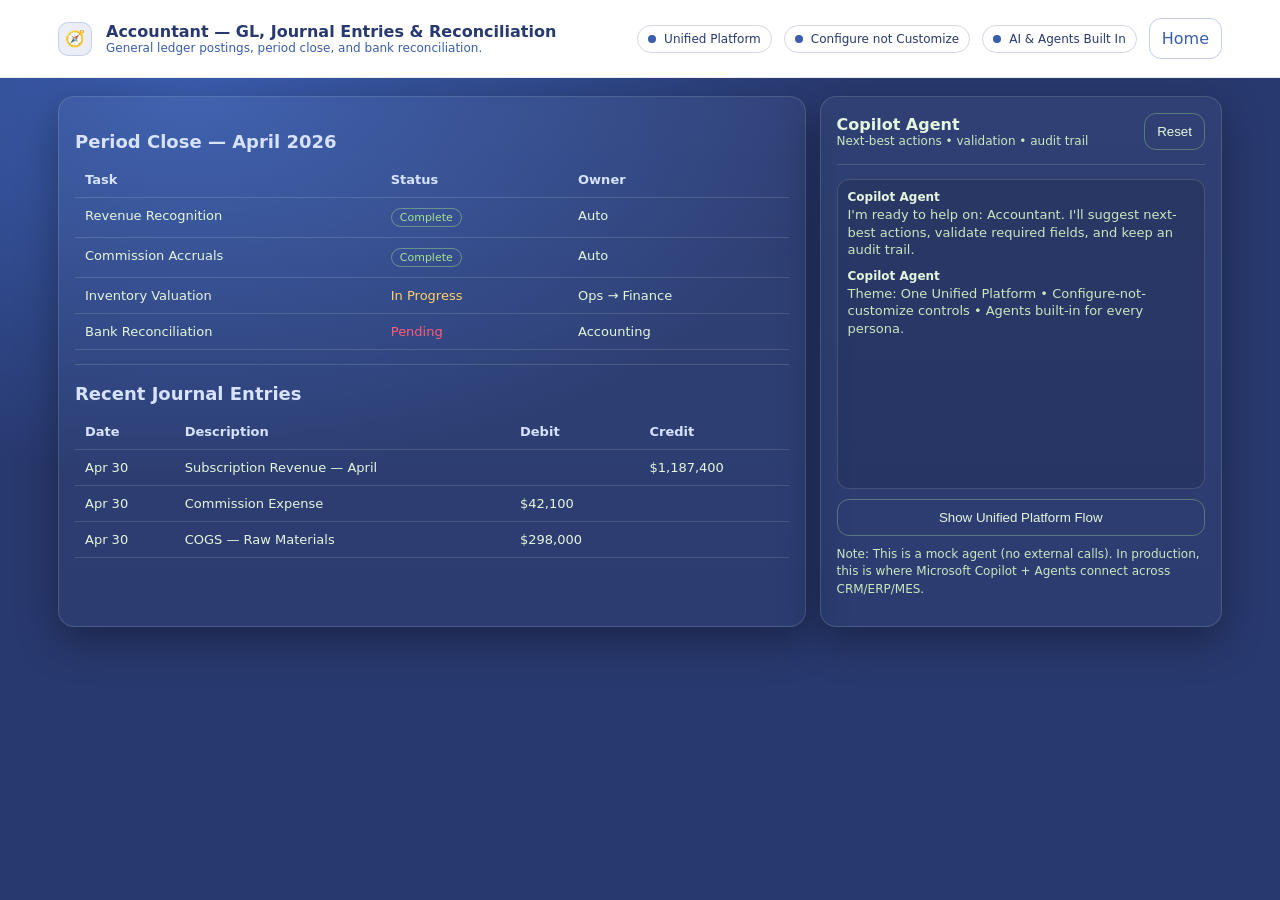
==== app/accounting.html @ 5761d893 "Initial commit: Landspath Agentic ERP demo pages Co-authored-by: Copilot <223556219+Copilot@users.no" ====
<!doctype html>
<html>
<head>
  <meta charset="utf-8"/>
  <meta name="viewport" content="width=device-width,initial-scale=1"/>
  <title>Accountant — GL, Journal Entries & Reconciliation</title>
  <link rel="stylesheet" href="assets/style.css"/>
</head>
<body>
<header>
  <div class="wrap">
    <div class="row" style="justify-content:space-between">
      <div class="brand">
        <div style="width:34px;height:34px;border-radius:10px;border:1px solid rgba(58,93,174,.2);display:grid;place-items:center;background:rgba(58,93,174,.1)">🧭</div>
        <div>
          <div style="font-weight:800">Accountant — GL, Journal Entries & Reconciliation</div>
          <div class="small">General ledger postings, period close, and bank reconciliation.</div>
        </div>
      </div>
      <div class="row">
        <span class="pill"><span class="dot"></span>Unified Platform</span>
        <span class="pill"><span class="dot"></span>Configure not Customize</span>
        <span class="pill"><span class="dot"></span>AI & Agents Built In</span>
        <a class="btn secondary" href="../index.html">Home</a>
      </div>
    </div>
  </div>
</header>

<div class="wrap split">
  <div class="card">
    <h2>Period Close — April 2026</h2>
    <table class="table">
      <tr><th>Task</th><th>Status</th><th>Owner</th></tr>
      <tr><td>Revenue Recognition</td><td><span class="tag">Complete</span></td><td>Auto</td></tr>
      <tr><td>Commission Accruals</td><td><span class="tag">Complete</span></td><td>Auto</td></tr>
      <tr><td>Inventory Valuation</td><td><span class="warn">In Progress</span></td><td>Ops → Finance</td></tr>
      <tr><td>Bank Reconciliation</td><td><span class="bad">Pending</span></td><td>Accounting</td></tr>
    </table>
    <hr/>
    <h2>Recent Journal Entries</h2>
    <table class="table">
      <tr><th>Date</th><th>Description</th><th>Debit</th><th>Credit</th></tr>
      <tr><td>Apr 30</td><td>Subscription Revenue — April</td><td></td><td>$1,187,400</td></tr>
      <tr><td>Apr 30</td><td>Commission Expense</td><td>$42,100</td><td></td></tr>
      <tr><td>Apr 30</td><td>COGS — Raw Materials</td><td>$298,000</td><td></td></tr>
    </table>
  </div>

  <div class="card agent">
    <div class="head">
      <div>
        <div style="font-weight:800">Copilot Agent</div>
        <div class="small">Next-best actions • validation • audit trail</div>
      </div>
      <button class="btn secondary" onclick="document.getElementById('agentLog').innerHTML=''; Agent.seedAgent('Accountant');">Reset</button>
    </div>
    <hr/>
    <div id="agentLog" class="log"></div>
    <div class="actions">
      <button class="btn secondary" onclick="Agent.act('arch_unified')">Show Unified Platform Flow</button>
    </div>
    <p class="small" style="margin-top:10px">
      Note: This is a mock agent (no external calls). In production, this is where Microsoft Copilot + Agents connect across CRM/ERP/MES.
    </p>
  </div>
</div>

<script src="assets/agent.js"></script>
<script>Agent.seedAgent('Accountant');</script>
</body>
</html>
---- app/assets/style.css ----
/*
  Landspath Agentic ERP Mockups - simple, client-friendly styling.
  Theme: One Unified Platform | Configure not Customize | AI & Agents Built In
*/
:root{
  --bg:#28396F; --card:#1e2f5a; --ink:#E4F6DE; --muted:#c8e8c0;
  --accent:#A6E191; --accent2:#E4F6DE; --warn:#ffd166; --bad:#ff5c77;
  --brand:#3A5DAE; --brand-dark:#28396F;
  --line:rgba(228,246,222,.15);
  --shadow: 0 14px 40px rgba(0,0,0,.35);
  --radius:16px;
  --mono: ui-monospace, SFMono-Regular, Menlo, Consolas, 'Liberation Mono', monospace;
  --sans: ui-sans-serif, system-ui, -apple-system, Segoe UI, Roboto, Arial, 'Apple Color Emoji','Segoe UI Emoji';
}
*{box-sizing:border-box}
body{margin:0; font-family:var(--sans); color:var(--ink); background:radial-gradient(1200px 700px at 15% 10%, var(--brand) 0, var(--bg) 55%) fixed;}
a{color:var(--accent); text-decoration:none}
a:hover{text-decoration:underline}
header{
  position:sticky; top:0; z-index:10;
  background:#ffffff;
  border-bottom:1px solid rgba(0,0,0,.08);
  color:#28396F;
}
header .brand div[style*="font-weight"]{color:#28396F}
header .small{color:#3A5DAE}
header .pill{color:#28396F; border-color:rgba(40,57,111,.2)}
header .pill .dot{background:#3A5DAE}
header .btn.secondary{color:#3A5DAE; border-color:rgba(58,93,174,.3)}
.wrap{max-width:1200px; margin:0 auto; padding:18px 18px}
.brand{display:flex; gap:14px; align-items:center}
.badge{padding:6px 10px; border:1px solid rgba(58,93,174,.2); border-radius:999px; color:#3A5DAE; font-size:12px}
h1{margin:10px 0 6px; font-size:28px}
h2{margin:18px 0 10px; font-size:18px; color:#d6e2ff}
p{color:var(--muted); line-height:1.45}
.grid{display:grid; gap:14px}
@media(min-width:900px){ .grid.cols-3{grid-template-columns:1fr 1fr 1fr} .grid.cols-2{grid-template-columns:1fr 1fr} }
.card{
  background:linear-gradient(180deg, rgba(255,255,255,.04), rgba(255,255,255,.02));
  border:1px solid var(--line);
  border-radius:var(--radius);
  box-shadow:var(--shadow);
  padding:16px;
}
.row{display:flex; gap:12px; flex-wrap:wrap; align-items:center}
.kpi{padding:10px 12px; border:1px solid var(--line); border-radius:14px; min-width:160px}
.kpi .n{font-size:20px; font-weight:700}
.kpi .l{font-size:12px; color:var(--muted)}
.pill{display:inline-flex; align-items:center; gap:8px; padding:6px 10px; border:1px solid var(--line); border-radius:999px; font-size:12px; color:var(--muted)}
.pill .dot{width:8px; height:8px; border-radius:999px; background:var(--accent)}
.nav{display:flex; gap:10px; flex-wrap:wrap; margin-top:10px}
.nav a{padding:8px 10px; border:1px solid rgba(58,93,174,.15); border-radius:10px; color:#3A5DAE}
.nav a:hover{border-color:rgba(58,93,174,.4); text-decoration:none}
.split{display:grid; gap:14px}
@media(min-width:900px){ .split{grid-template-columns:1.3fr .7fr} }
.table{width:100%; border-collapse:collapse; font-size:13px}
.table th,.table td{border-bottom:1px solid var(--line); padding:10px; text-align:left; vertical-align:top}
.table th{color:#d6e2ff; font-weight:600}
.mono{font-family:var(--mono); font-size:12px; color:#cfe0ff}
hr{border:none; border-top:1px solid var(--line); margin:14px 0}
.btn{
  background:linear-gradient(90deg, rgba(166,225,145,.30), rgba(228,246,222,.20));
  color:var(--ink);
  border:1px solid rgba(166,225,145,.35);
  border-radius:12px;
  padding:10px 12px;
  cursor:pointer;
}
.btn:hover{filter:brightness(1.06)}
.btn.secondary{background:transparent}
.small{font-size:12px; color:var(--muted)}
.agent{
  position:sticky; top:92px;
}
.agent .head{display:flex; justify-content:space-between; align-items:center}
.agent .log{
  height:310px; overflow:auto;
  padding:10px; border:1px solid var(--line); border-radius:12px;
  background:rgba(0,0,0,.12);
}
.agent .msg{margin:0 0 10px}
.agent .msg .who{font-weight:700; font-size:12px}
.agent .msg .txt{color:var(--muted); font-size:13px; margin-top:2px; line-height:1.35}
.agent .actions{display:grid; gap:8px; margin-top:10px}
.tag{display:inline-block; font-size:11px; color:#A6E191; border:1px solid rgba(166,225,145,.45); padding:2px 8px; border-radius:999px; margin-right:6px}
.warn{color:var(--warn)}
.bad{color:var(--bad)}
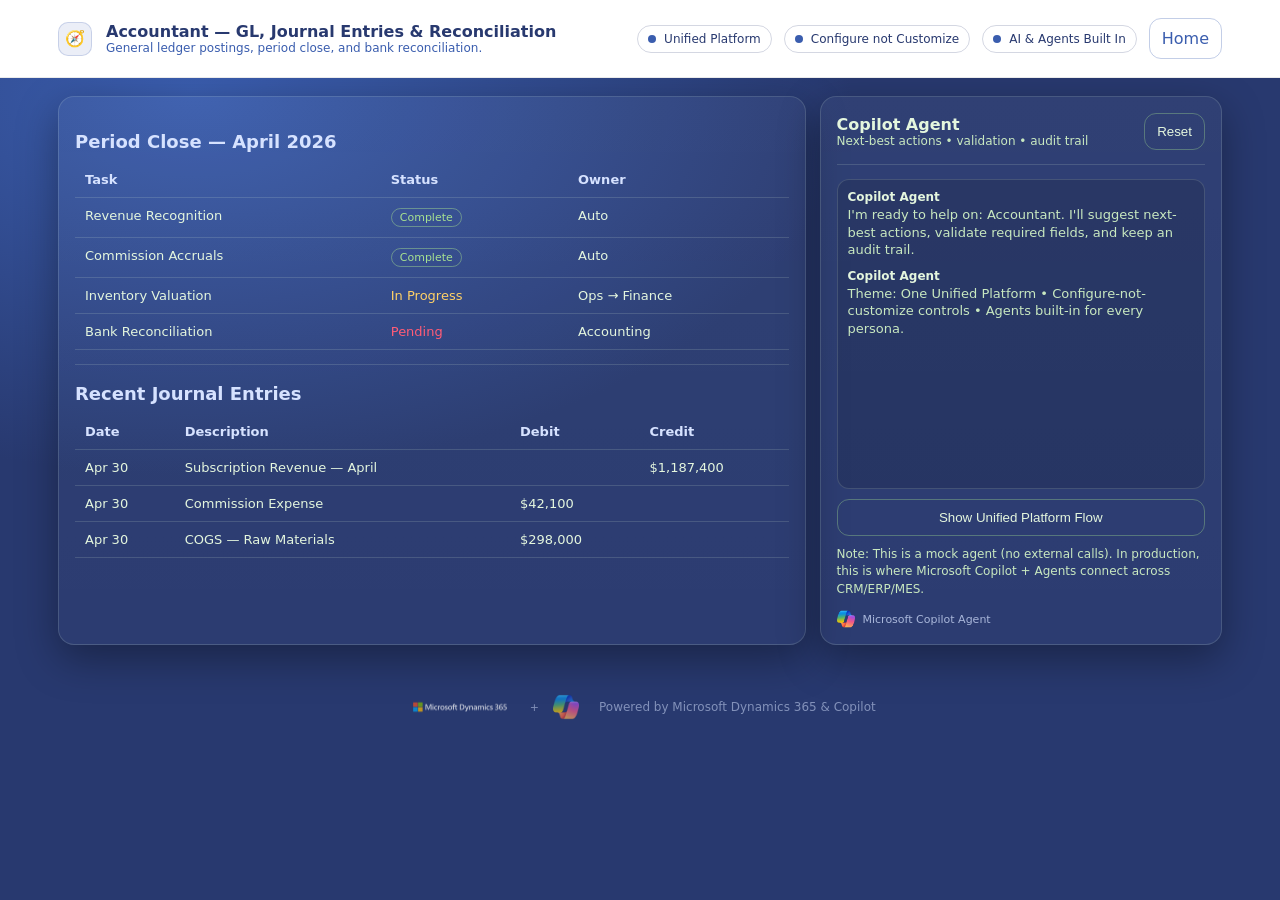
==== commit 5d657dc3: "Add Dynamics 365 & Copilot logos to all subpages - Added Microsoft Copilot badge in agent panel on a" ====
--- a/app/accounting.html
+++ b/app/accounting.html
@@ -63,10 +63,22 @@
     <p class="small" style="margin-top:10px">
       Note: This is a mock agent (no external calls). In production, this is where Microsoft Copilot + Agents connect across CRM/ERP/MES.
     </p>
+      <div style="display:flex; align-items:center; gap:8px; margin-top:8px">
+        <img src="assets/logos/microsoft-copilot.png" alt="Copilot" style="height:18px"/>
+        <span style="font-size:11px; color:#a9b7da">Microsoft Copilot Agent</span>
+      </div>
+    
   </div>
 </div>
 
 <script src="assets/agent.js"></script>
 <script>Agent.seedAgent('Accountant');</script>
+
+<div style="display:flex; align-items:center; justify-content:center; gap:14px; padding:30px 18px 20px; opacity:.7">
+  <img src="assets/logos/dynamics365-horiz.png" alt="Dynamics 365" style="height:28px"/>
+  <span style="color:#a9b7da; font-size:11px">+</span>
+  <img src="assets/logos/microsoft-copilot.png" alt="Microsoft Copilot" style="height:26px"/>
+  <span style="color:#a9b7da; font-size:12px; margin-left:6px">Powered by Microsoft Dynamics 365 & Copilot</span>
+</div>
 </body>
 </html>
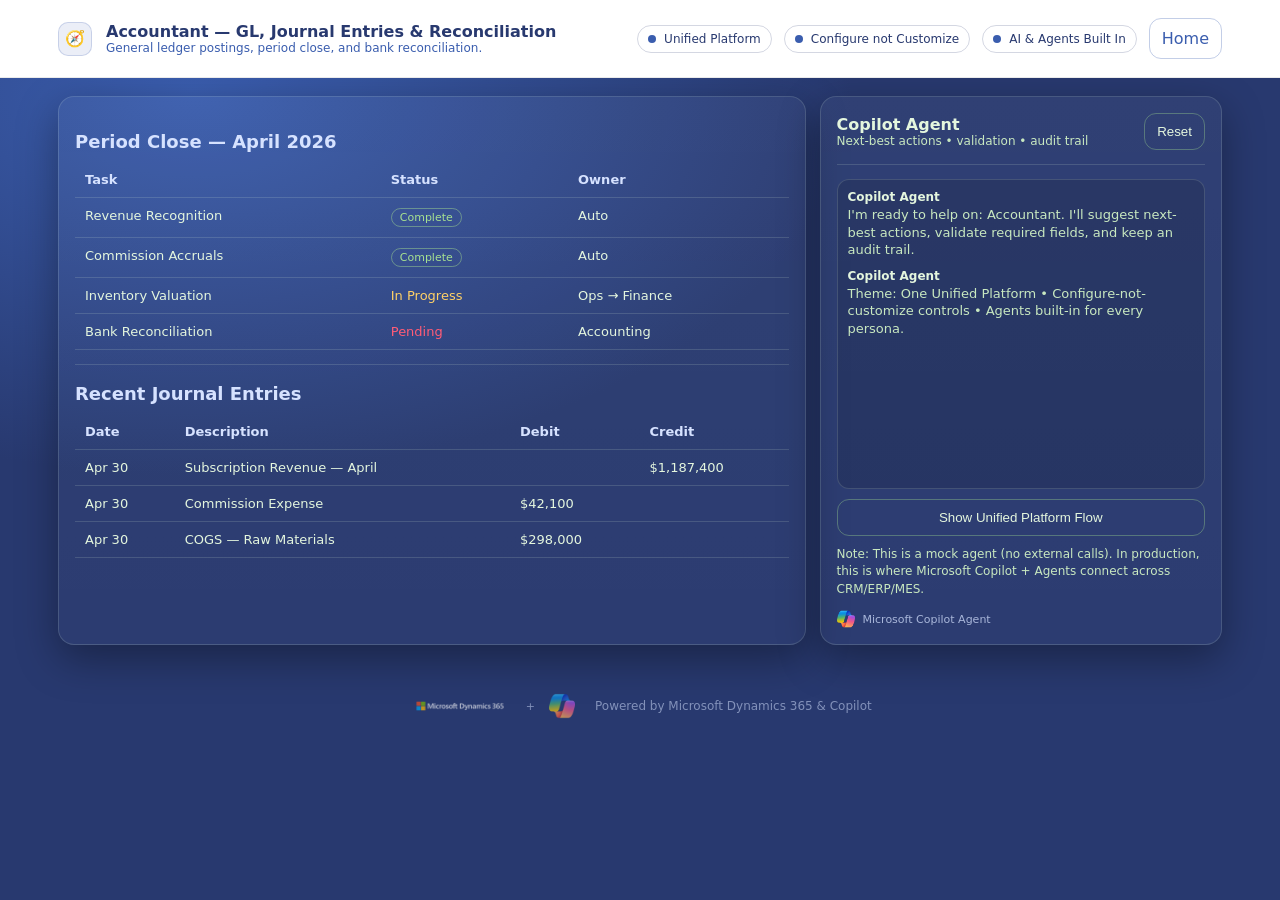
==== commit 9e247f19: "Replace header icon with Trupanion dog logo, balance footer logos - Swapped compass emoji with TRUP." ====
--- a/app/accounting.html
+++ b/app/accounting.html
@@ -75,7 +75,7 @@
 <script>Agent.seedAgent('Accountant');</script>
 
 <div style="display:flex; align-items:center; justify-content:center; gap:14px; padding:30px 18px 20px; opacity:.7">
-  <img src="assets/logos/dynamics365-horiz.png" alt="Dynamics 365" style="height:28px"/>
+  <img src="assets/logos/dynamics365-horiz.png" alt="Dynamics 365" style="height:26px"/>
   <span style="color:#a9b7da; font-size:11px">+</span>
   <img src="assets/logos/microsoft-copilot.png" alt="Microsoft Copilot" style="height:26px"/>
   <span style="color:#a9b7da; font-size:12px; margin-left:6px">Powered by Microsoft Dynamics 365 & Copilot</span>
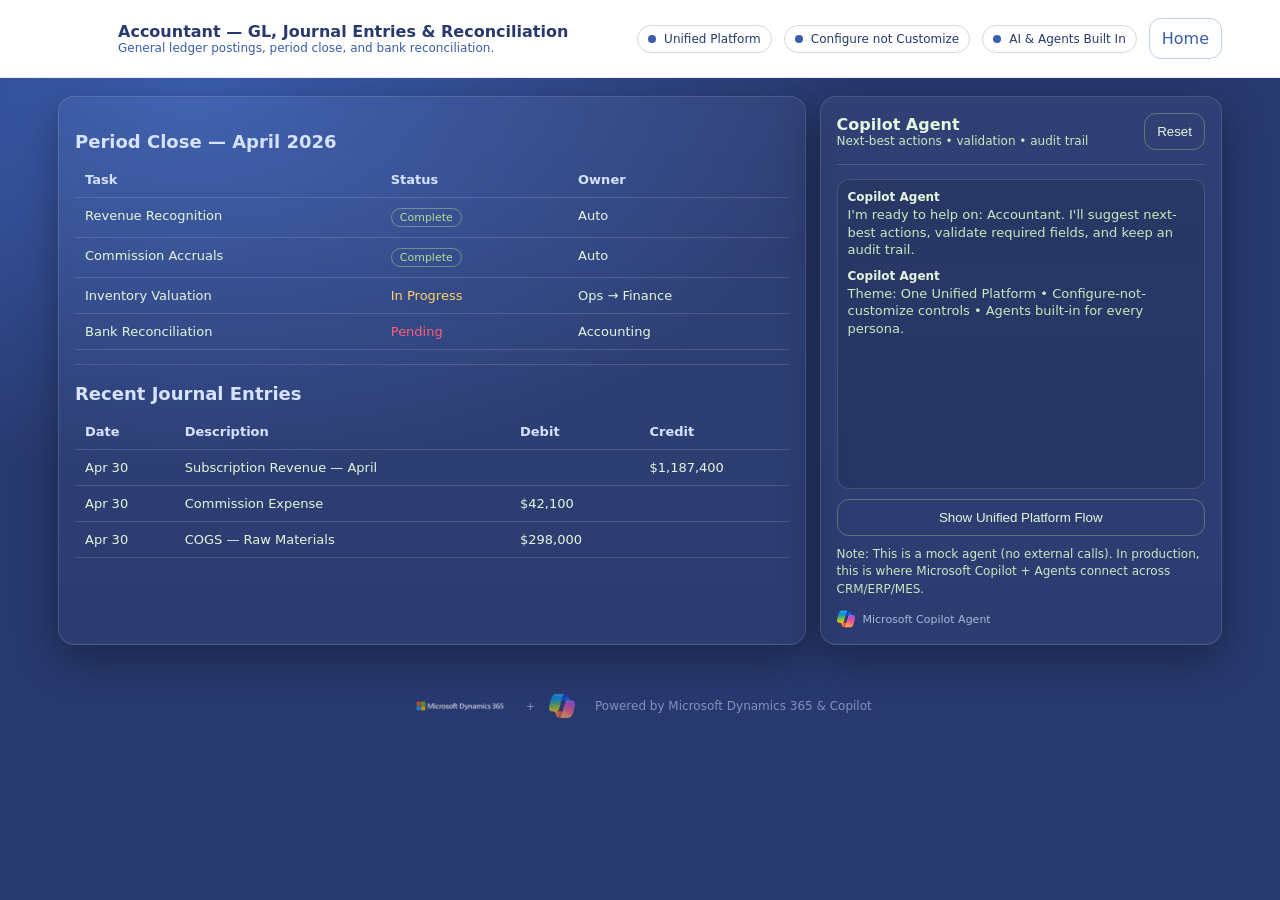
==== commit 781a236b: "Fix: replace header compass icon with Trupanion dog logo (correct regex) Co-authored-by: Copilot <22" ====
--- a/app/accounting.html
+++ b/app/accounting.html
@@ -11,7 +11,7 @@
   <div class="wrap">
     <div class="row" style="justify-content:space-between">
       <div class="brand">
-        <div style="width:34px;height:34px;border-radius:10px;border:1px solid rgba(58,93,174,.2);display:grid;place-items:center;background:rgba(58,93,174,.1)">🧭</div>
+        <img src="assets/logos/trup-dog.png" alt="Trupanion" style="height:38px"/>
         <div>
           <div style="font-weight:800">Accountant — GL, Journal Entries & Reconciliation</div>
           <div class="small">General ledger postings, period close, and bank reconciliation.</div>
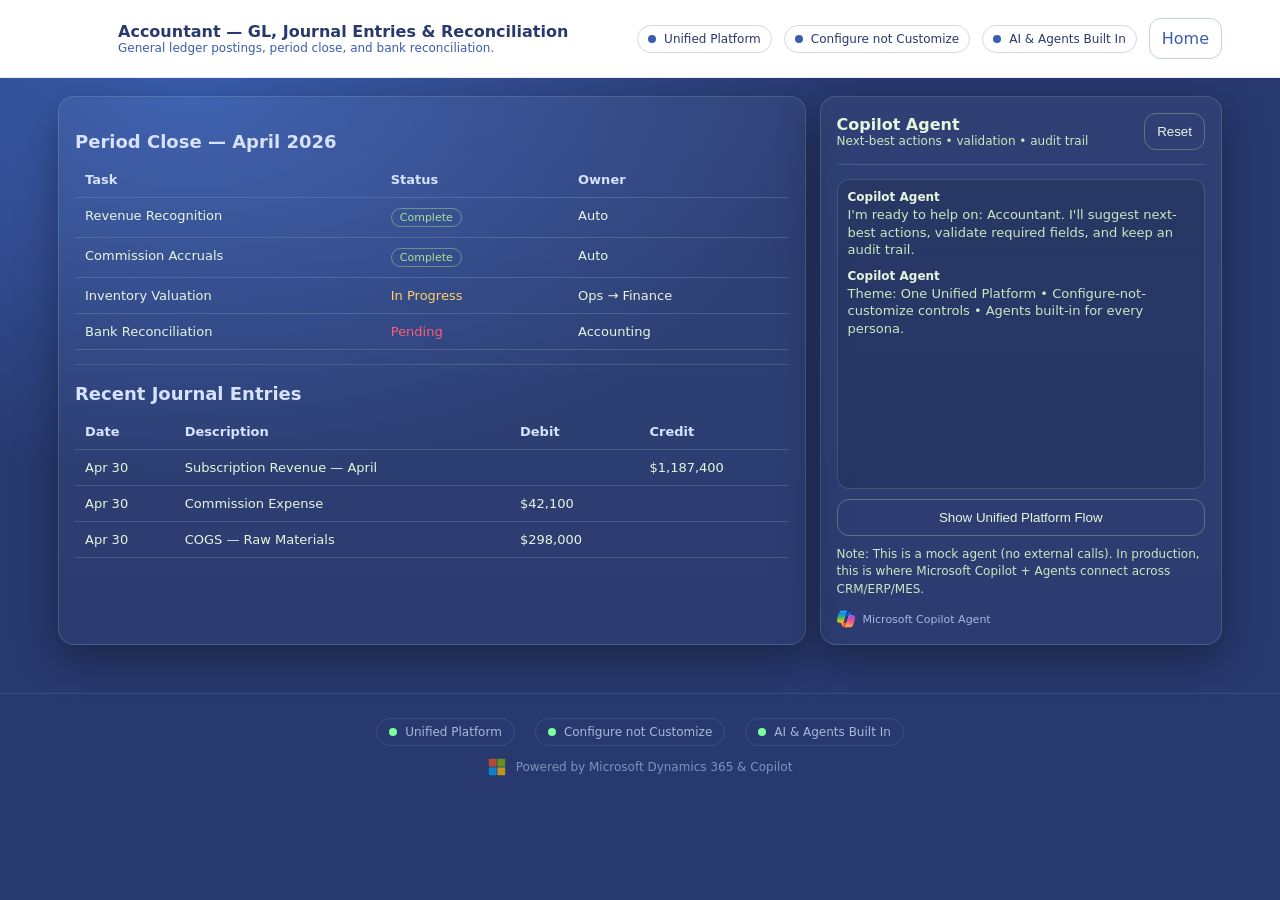
==== commit 75c0c592: "Clean unified footer across all pages - Three theme badges: Unified Platform, Configure not Customiz" ====
--- a/app/accounting.html
+++ b/app/accounting.html
@@ -74,11 +74,17 @@
 <script src="assets/agent.js"></script>
 <script>Agent.seedAgent('Accountant');</script>
 
-<div style="display:flex; align-items:center; justify-content:center; gap:14px; padding:30px 18px 20px; opacity:.7">
-  <img src="assets/logos/dynamics365-horiz.png" alt="Dynamics 365" style="height:26px"/>
-  <span style="color:#a9b7da; font-size:11px">+</span>
-  <img src="assets/logos/microsoft-copilot.png" alt="Microsoft Copilot" style="height:26px"/>
-  <span style="color:#a9b7da; font-size:12px; margin-left:6px">Powered by Microsoft Dynamics 365 & Copilot</span>
-</div>
+
+<footer style="margin-top:30px; padding:24px 18px; border-top:1px solid rgba(255,255,255,.1)">
+  <div style="display:flex; align-items:center; justify-content:center; gap:20px; flex-wrap:wrap; margin-bottom:12px">
+    <span style="display:inline-flex; align-items:center; gap:8px; padding:6px 12px; border:1px solid rgba(255,255,255,.1); border-radius:999px; font-size:12px; color:#a9b7da"><span style="width:8px;height:8px;border-radius:999px;background:#7cff9c"></span>Unified Platform</span>
+    <span style="display:inline-flex; align-items:center; gap:8px; padding:6px 12px; border:1px solid rgba(255,255,255,.1); border-radius:999px; font-size:12px; color:#a9b7da"><span style="width:8px;height:8px;border-radius:999px;background:#7cff9c"></span>Configure not Customize</span>
+    <span style="display:inline-flex; align-items:center; gap:8px; padding:6px 12px; border:1px solid rgba(255,255,255,.1); border-radius:999px; font-size:12px; color:#a9b7da"><span style="width:8px;height:8px;border-radius:999px;background:#7cff9c"></span>AI &amp; Agents Built In</span>
+  </div>
+  <div style="display:flex; align-items:center; justify-content:center; gap:10px; opacity:.7">
+    <svg xmlns="http://www.w3.org/2000/svg" width="18" height="18" viewBox="0 0 23 23"><path fill="#f25022" d="M1 1h10v10H1z"/><path fill="#00a4ef" d="M1 12h10v10H1z"/><path fill="#7fba00" d="M12 1h10v10H12z"/><path fill="#ffb900" d="M12 12h10v10H12z"/></svg>
+    <span style="color:#a9b7da; font-size:12px">Powered by Microsoft Dynamics 365 &amp; Copilot</span>
+  </div>
+</footer>
 </body>
 </html>
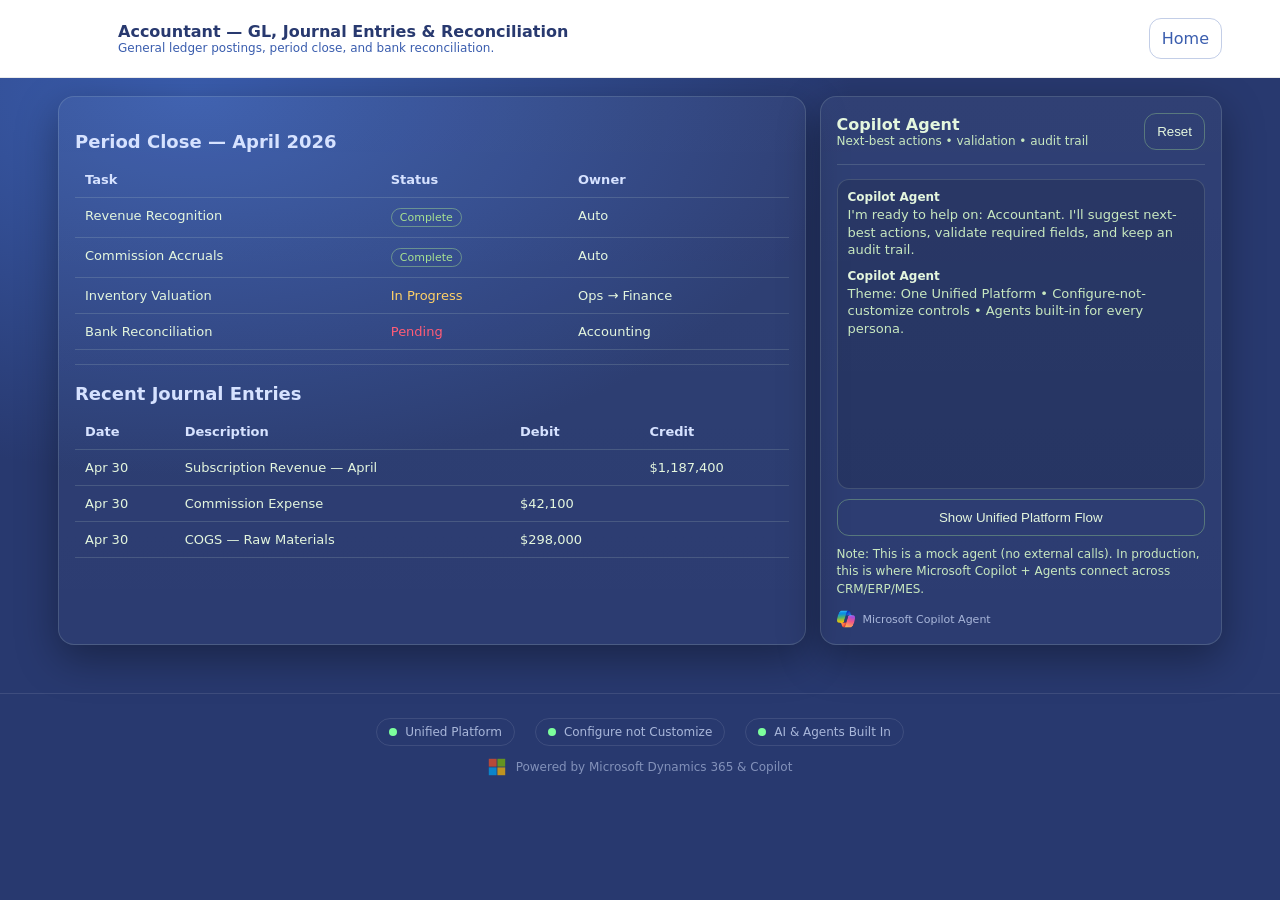
==== commit a76d27d5: "Remove duplicate theme pills from subpage headers (now only in footer) Co-authored-by: Copilot <2235" ====
--- a/app/accounting.html
+++ b/app/accounting.html
@@ -18,9 +18,6 @@
         </div>
       </div>
       <div class="row">
-        <span class="pill"><span class="dot"></span>Unified Platform</span>
-        <span class="pill"><span class="dot"></span>Configure not Customize</span>
-        <span class="pill"><span class="dot"></span>AI & Agents Built In</span>
         <a class="btn secondary" href="../index.html">Home</a>
       </div>
     </div>
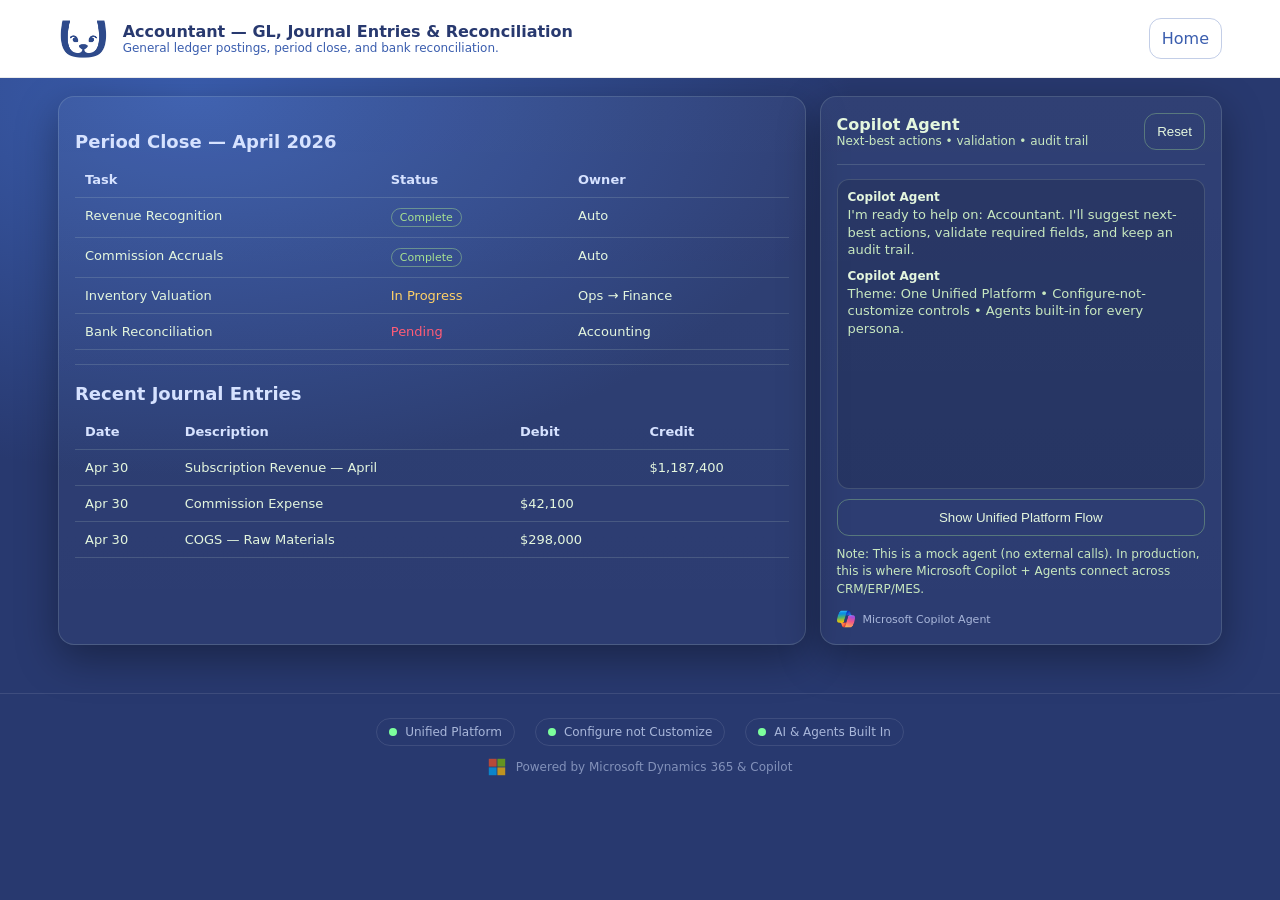
==== commit cef0f8d0: "Use blue Trupanion Pupkin logo in subpage headers Co-authored-by: Copilot <223556219+Copilot@users.n" ====
--- a/app/accounting.html
+++ b/app/accounting.html
@@ -11,7 +11,7 @@
   <div class="wrap">
     <div class="row" style="justify-content:space-between">
       <div class="brand">
-        <img src="assets/logos/trup-dog.png" alt="Trupanion" style="height:38px"/>
+        <img src="assets/logos/trup-dog-blue.png" alt="Trupanion" style="height:38px"/>
         <div>
           <div style="font-weight:800">Accountant — GL, Journal Entries & Reconciliation</div>
           <div class="small">General ledger postings, period close, and bank reconciliation.</div>
